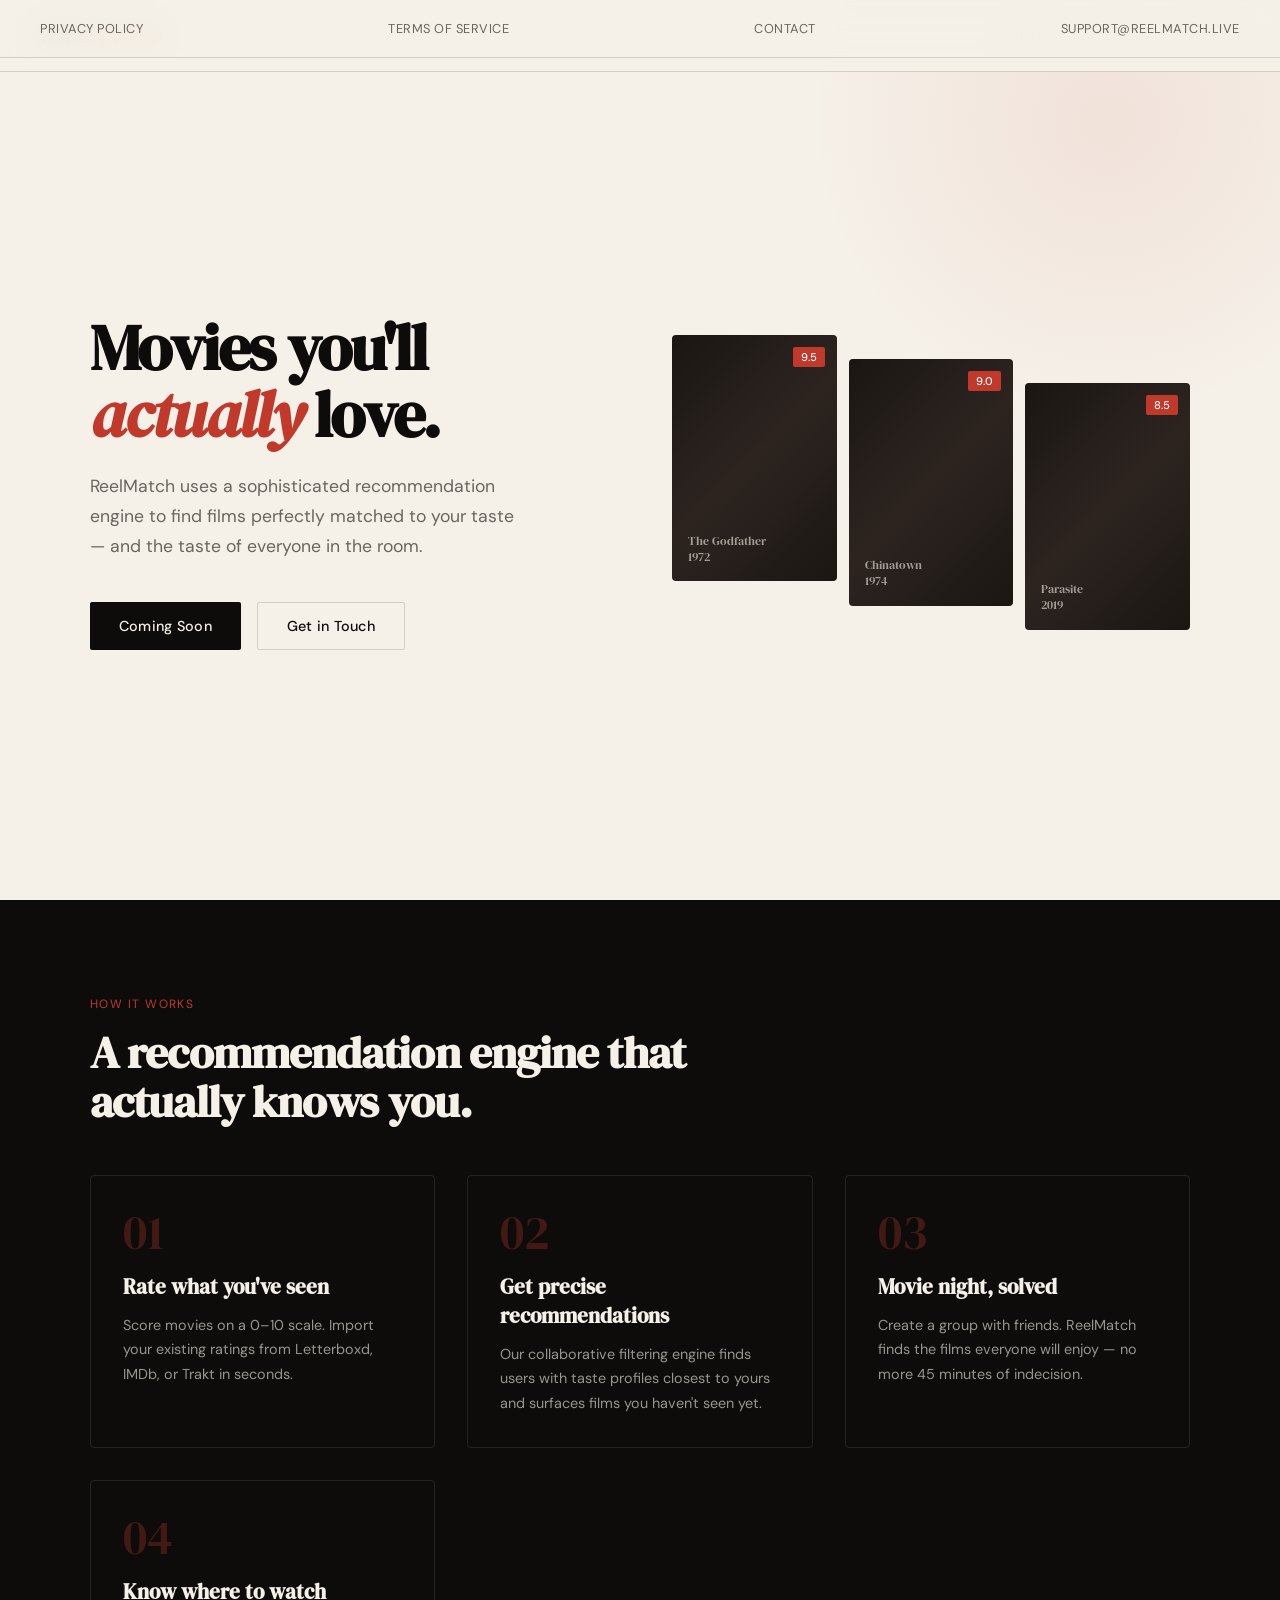
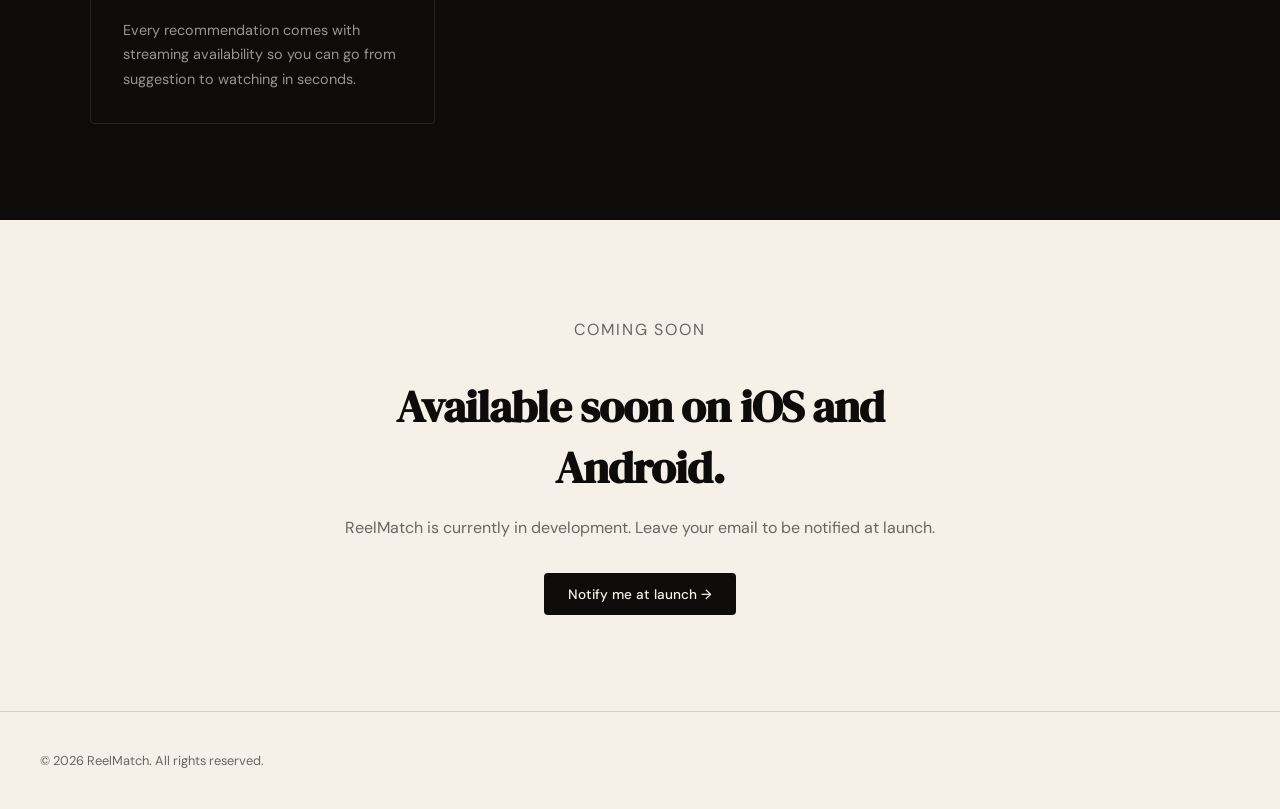
==== index.html @ 8111a909 "Initial ReelMatch website" ====
<!DOCTYPE html>
<html lang="en">
<head>
<meta charset="UTF-8">
<meta name="viewport" content="width=device-width, initial-scale=1.0">
<title>ReelMatch — Find Your Next Favorite Film</title>
<link rel="preconnect" href="https://fonts.googleapis.com">
<link href="https://fonts.googleapis.com/css2?family=DM+Serif+Display:ital@0;1&family=DM+Sans:wght@300;400;500&display=swap" rel="stylesheet">
<style>
  *, *::before, *::after { box-sizing: border-box; margin: 0; padding: 0; }

  :root {
    --ink: #0e0c0a;
    --paper: #f5f0e8;
    --accent: #c0392b;
    --accent2: #e87c35;
    --muted: #6b6560;
    --border: #d4cfc6;
  }

  html { scroll-behavior: smooth; }

  body {
    font-family: 'DM Sans', sans-serif;
    background: var(--paper);
    color: var(--ink);
    overflow-x: hidden;
  }

  nav {
    position: fixed;
    top: 0; left: 0; right: 0;
    z-index: 100;
    display: flex;
    justify-content: space-between;
    align-items: center;
    padding: 1.25rem 2.5rem;
    background: rgba(245, 240, 232, 0.92);
    backdrop-filter: blur(12px);
    border-bottom: 1px solid var(--border);
  }

  .logo {
    font-family: 'DM Serif Display', serif;
    font-size: 1.4rem;
    color: var(--ink);
    text-decoration: none;
    letter-spacing: -0.02em;
  }

  .logo span { color: var(--accent); }

  nav a {
    font-size: 0.85rem;
    color: var(--muted);
    text-decoration: none;
    letter-spacing: 0.04em;
    text-transform: uppercase;
    transition: color 0.2s;
  }

  nav a:hover { color: var(--ink); }

  .nav-links { display: flex; gap: 2rem; align-items: center; }

  .hero {
    min-height: 100vh;
    display: flex;
    align-items: center;
    padding: 8rem 2.5rem 4rem;
    position: relative;
    overflow: hidden;
  }

  .hero::before {
    content: '';
    position: absolute;
    top: -20%;
    right: -10%;
    width: 600px;
    height: 600px;
    background: radial-gradient(circle, rgba(192,57,43,0.08) 0%, transparent 70%);
    pointer-events: none;
  }

  .hero-inner {
    max-width: 1100px;
    margin: 0 auto;
    width: 100%;
    display: grid;
    grid-template-columns: 1fr 1fr;
    gap: 4rem;
    align-items: center;
  }

  .hero-text h1 {
    font-family: 'DM Serif Display', serif;
    font-size: clamp(2.8rem, 5vw, 4.5rem);
    line-height: 1.05;
    letter-spacing: -0.03em;
    margin-bottom: 1.5rem;
  }

  .hero-text h1 em {
    font-style: italic;
    color: var(--accent);
  }

  .hero-text p {
    font-size: 1.1rem;
    line-height: 1.7;
    color: var(--muted);
    max-width: 440px;
    margin-bottom: 2.5rem;
  }

  .hero-cta {
    display: flex;
    gap: 1rem;
    flex-wrap: wrap;
  }

  .btn-primary {
    display: inline-flex;
    align-items: center;
    gap: 0.5rem;
    background: var(--ink);
    color: var(--paper);
    padding: 0.9rem 1.8rem;
    border-radius: 2px;
    font-size: 0.9rem;
    font-weight: 500;
    text-decoration: none;
    letter-spacing: 0.02em;
    transition: background 0.2s, transform 0.2s;
  }

  .btn-primary:hover { background: var(--accent); transform: translateY(-1px); }

  .btn-secondary {
    display: inline-flex;
    align-items: center;
    gap: 0.5rem;
    background: transparent;
    color: var(--ink);
    padding: 0.9rem 1.8rem;
    border-radius: 2px;
    font-size: 0.9rem;
    font-weight: 500;
    text-decoration: none;
    letter-spacing: 0.02em;
    border: 1px solid var(--border);
    transition: border-color 0.2s, transform 0.2s;
  }

  .btn-secondary:hover { border-color: var(--ink); transform: translateY(-1px); }

  .film-grid {
    display: grid;
    grid-template-columns: repeat(3, 1fr);
    gap: 0.75rem;
    position: relative;
  }

  .film-card {
    border-radius: 4px;
    overflow: hidden;
    background: var(--ink);
    aspect-ratio: 2/3;
    position: relative;
  }

  .film-card:nth-child(2) { margin-top: 1.5rem; }
  .film-card:nth-child(3) { margin-top: 3rem; }

  .film-card-inner {
    width: 100%;
    height: 100%;
    background: linear-gradient(135deg, #1a1612 0%, #2d2420 50%, #1a1612 100%);
    display: flex;
    align-items: flex-end;
    padding: 1rem;
  }

  .film-label {
    font-family: 'DM Serif Display', serif;
    font-size: 0.75rem;
    color: rgba(245,240,232,0.6);
    line-height: 1.3;
  }

  .rating-pill {
    position: absolute;
    top: 0.75rem;
    right: 0.75rem;
    background: var(--accent);
    color: white;
    font-size: 0.7rem;
    font-weight: 500;
    padding: 0.2rem 0.5rem;
    border-radius: 2px;
  }

  .features {
    padding: 6rem 2.5rem;
    background: var(--ink);
    color: var(--paper);
  }

  .features-inner {
    max-width: 1100px;
    margin: 0 auto;
  }

  .section-label {
    font-size: 0.75rem;
    letter-spacing: 0.12em;
    text-transform: uppercase;
    color: var(--accent);
    margin-bottom: 1rem;
  }

  .features h2 {
    font-family: 'DM Serif Display', serif;
    font-size: clamp(2rem, 3.5vw, 3rem);
    line-height: 1.1;
    letter-spacing: -0.02em;
    margin-bottom: 3rem;
    max-width: 600px;
  }

  .features-grid {
    display: grid;
    grid-template-columns: repeat(auto-fit, minmax(280px, 1fr));
    gap: 2rem;
  }

  .feature-item {
    padding: 2rem;
    border: 1px solid rgba(245,240,232,0.1);
    border-radius: 4px;
  }

  .feature-number {
    font-family: 'DM Serif Display', serif;
    font-size: 3rem;
    color: rgba(192,57,43,0.3);
    line-height: 1;
    margin-bottom: 1rem;
  }

  .feature-item h3 {
    font-family: 'DM Serif Display', serif;
    font-size: 1.3rem;
    margin-bottom: 0.75rem;
  }

  .feature-item p {
    font-size: 0.9rem;
    line-height: 1.7;
    color: rgba(245,240,232,0.6);
  }

  .coming-soon {
    padding: 6rem 2.5rem;
    text-align: center;
  }

  .coming-soon-inner { max-width: 600px; margin: 0 auto; }

  .coming-soon h2 {
    font-family: 'DM Serif Display', serif;
    font-size: clamp(2rem, 3.5vw, 3rem);
    letter-spacing: -0.02em;
    margin-bottom: 1rem;
  }

  .coming-soon p {
    color: var(--muted);
    font-size: 1rem;
    line-height: 1.7;
    margin-bottom: 2rem;
  }

  .store-badges {
    display: flex;
    gap: 1rem;
    justify-content: center;
    flex-wrap: wrap;
  }

  .store-badge {
    display: inline-flex;
    align-items: center;
    gap: 0.75rem;
    background: var(--ink);
    color: var(--paper);
    padding: 0.8rem 1.5rem;
    border-radius: 4px;
    font-size: 0.85rem;
    text-decoration: none;
    font-weight: 500;
  }

  footer {
    padding: 2.5rem;
    border-top: 1px solid var(--border);
    display: flex;
    justify-content: space-between;
    align-items: center;
    flex-wrap: gap;
    gap: 1rem;
  }

  footer p { font-size: 0.8rem; color: var(--muted); }

  footer nav { display: flex; gap: 1.5rem; }

  footer nav a {
    font-size: 0.8rem;
    color: var(--muted);
    text-decoration: none;
  }

  footer nav a:hover { color: var(--ink); }

  @media (max-width: 768px) {
    .hero-inner { grid-template-columns: 1fr; }
    .film-grid { display: none; }
    nav { padding: 1rem 1.5rem; }
    .hero { padding: 6rem 1.5rem 3rem; }
    .features, .coming-soon { padding: 4rem 1.5rem; }
    footer { padding: 2rem 1.5rem; flex-direction: column; text-align: center; }
  }
</style>
</head>
<body>

<nav>
  <a href="/" class="logo">Reel<span>Match</span></a>
  <div class="nav-links">
    <a href="/privacy">Privacy</a>
    <a href="/terms">Terms</a>
    <a href="mailto:support@reelmatch.live">Contact</a>
  </div>
</nav>

<section class="hero">
  <div class="hero-inner">
    <div class="hero-text">
      <h1>Movies you'll <em>actually</em> love.</h1>
      <p>ReelMatch uses a sophisticated recommendation engine to find films perfectly matched to your taste — and the taste of everyone in the room.</p>
      <div class="hero-cta">
        <a href="#coming-soon" class="btn-primary">Coming Soon</a>
        <a href="mailto:support@reelmatch.live" class="btn-secondary">Get in Touch</a>
      </div>
    </div>
    <div class="film-grid">
      <div class="film-card">
        <div class="film-card-inner">
          <div class="film-label">The Godfather<br>1972</div>
        </div>
        <div class="rating-pill">9.5</div>
      </div>
      <div class="film-card">
        <div class="film-card-inner">
          <div class="film-label">Chinatown<br>1974</div>
        </div>
        <div class="rating-pill">9.0</div>
      </div>
      <div class="film-card">
        <div class="film-card-inner">
          <div class="film-label">Parasite<br>2019</div>
        </div>
        <div class="rating-pill">8.5</div>
      </div>
    </div>
  </div>
</section>

<section class="features">
  <div class="features-inner">
    <p class="section-label">How it works</p>
    <h2>A recommendation engine that actually knows you.</h2>
    <div class="features-grid">
      <div class="feature-item">
        <div class="feature-number">01</div>
        <h3>Rate what you've seen</h3>
        <p>Score movies on a 0–10 scale. Import your existing ratings from Letterboxd, IMDb, or Trakt in seconds.</p>
      </div>
      <div class="feature-item">
        <div class="feature-number">02</div>
        <h3>Get precise recommendations</h3>
        <p>Our collaborative filtering engine finds users with taste profiles closest to yours and surfaces films you haven't seen yet.</p>
      </div>
      <div class="feature-item">
        <div class="feature-number">03</div>
        <h3>Movie night, solved</h3>
        <p>Create a group with friends. ReelMatch finds the films everyone will enjoy — no more 45 minutes of indecision.</p>
      </div>
      <div class="feature-item">
        <div class="feature-number">04</div>
        <h3>Know where to watch</h3>
        <p>Every recommendation comes with streaming availability so you can go from suggestion to watching in seconds.</p>
      </div>
    </div>
  </div>
</section>

<section class="coming-soon" id="coming-soon">
  <div class="coming-soon-inner">
    <p class="section-label">Coming Soon</p>
    <h2>Available soon on iOS and Android.</h2>
    <p>ReelMatch is currently in development. Leave your email to be notified at launch.</p>
    <div class="store-badges">
      <a href="mailto:support@reelmatch.live?subject=Notify me at launch" class="store-badge">
        Notify me at launch →
      </a>
    </div>
  </div>
</section>

<footer>
  <p>© 2026 ReelMatch. All rights reserved.</p>
  <nav>
    <a href="/privacy">Privacy Policy</a>
    <a href="/terms">Terms of Service</a>
    <a href="/contact">Contact</a>
    <a href="mailto:support@reelmatch.live">support@reelmatch.live</a>
  </nav>
</footer>

</body>
</html>
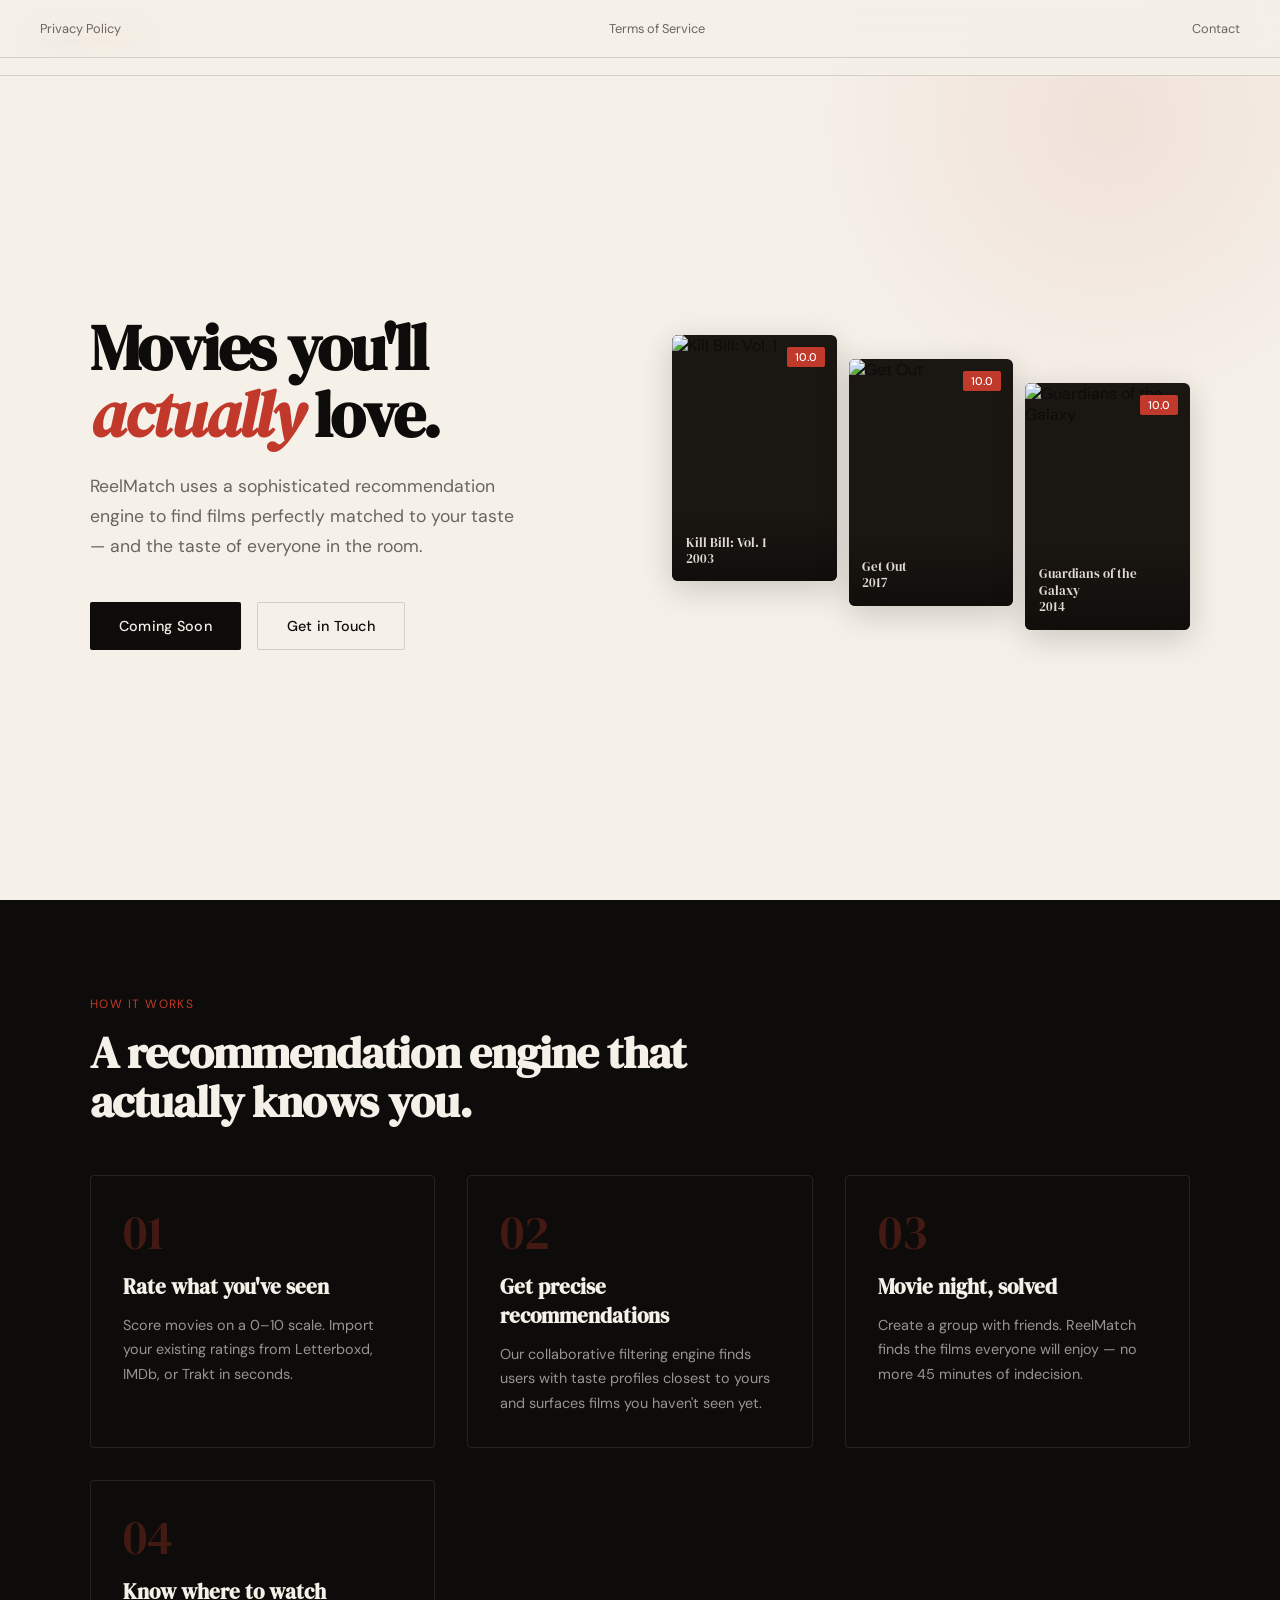
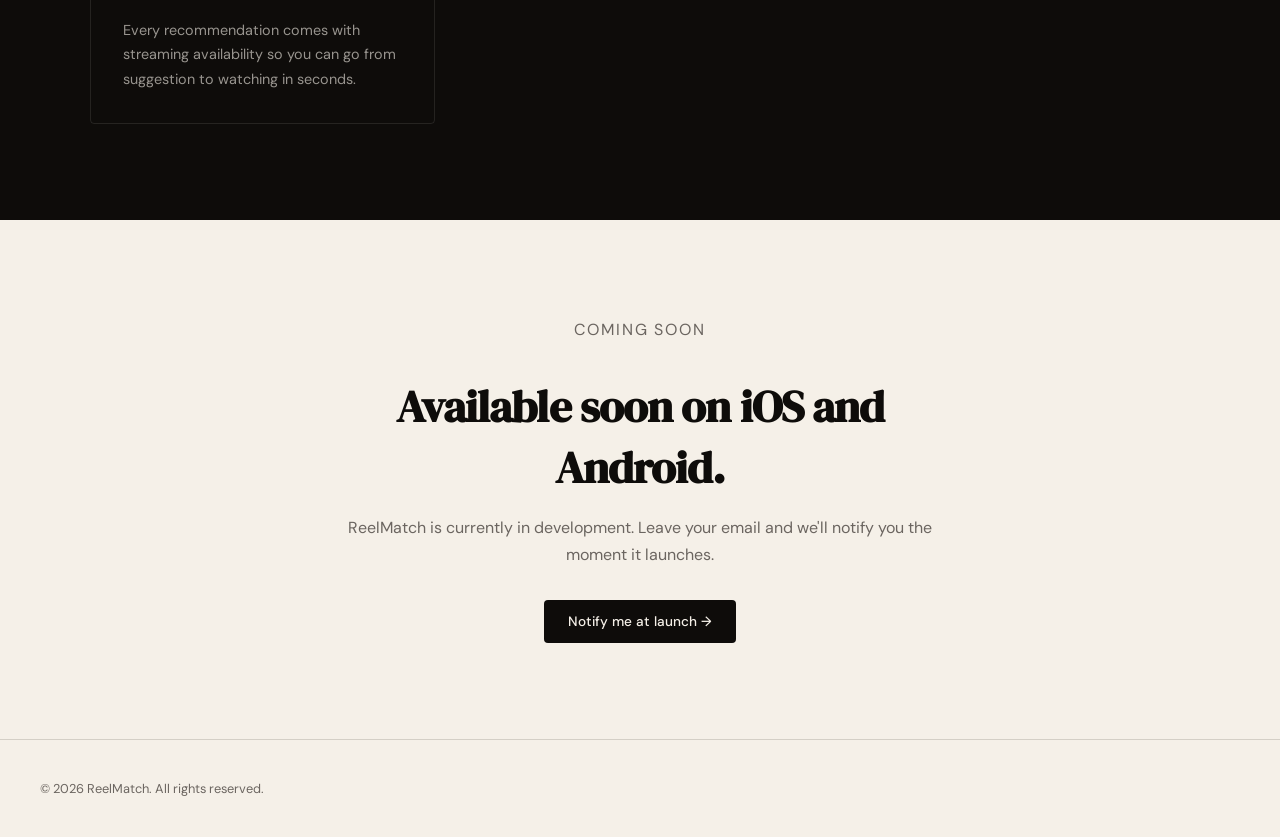
==== commit 1e926a23: "Add movie posters and contact form modal" ====
--- a/index.html
+++ b/index.html
@@ -8,320 +8,121 @@
 <link href="https://fonts.googleapis.com/css2?family=DM+Serif+Display:ital@0;1&family=DM+Sans:wght@300;400;500&display=swap" rel="stylesheet">
 <style>
   *, *::before, *::after { box-sizing: border-box; margin: 0; padding: 0; }
-
-  :root {
-    --ink: #0e0c0a;
-    --paper: #f5f0e8;
-    --accent: #c0392b;
-    --accent2: #e87c35;
-    --muted: #6b6560;
-    --border: #d4cfc6;
-  }
-
+  :root { --ink: #0e0c0a; --paper: #f5f0e8; --accent: #c0392b; --muted: #6b6560; --border: #d4cfc6; }
   html { scroll-behavior: smooth; }
-
-  body {
-    font-family: 'DM Sans', sans-serif;
-    background: var(--paper);
-    color: var(--ink);
-    overflow-x: hidden;
-  }
+  body { font-family: 'DM Sans', sans-serif; background: var(--paper); color: var(--ink); overflow-x: hidden; }
 
   nav {
-    position: fixed;
-    top: 0; left: 0; right: 0;
-    z-index: 100;
-    display: flex;
-    justify-content: space-between;
-    align-items: center;
+    position: fixed; top: 0; left: 0; right: 0; z-index: 100;
+    display: flex; justify-content: space-between; align-items: center;
     padding: 1.25rem 2.5rem;
-    background: rgba(245, 240, 232, 0.92);
-    backdrop-filter: blur(12px);
+    background: rgba(245,240,232,0.92); backdrop-filter: blur(12px);
     border-bottom: 1px solid var(--border);
   }
-
-  .logo {
-    font-family: 'DM Serif Display', serif;
-    font-size: 1.4rem;
-    color: var(--ink);
-    text-decoration: none;
-    letter-spacing: -0.02em;
-  }
-
+  .logo { font-family: 'DM Serif Display', serif; font-size: 1.4rem; color: var(--ink); text-decoration: none; letter-spacing: -0.02em; }
   .logo span { color: var(--accent); }
-
-  nav a {
-    font-size: 0.85rem;
-    color: var(--muted);
-    text-decoration: none;
-    letter-spacing: 0.04em;
-    text-transform: uppercase;
-    transition: color 0.2s;
-  }
-
-  nav a:hover { color: var(--ink); }
-
   .nav-links { display: flex; gap: 2rem; align-items: center; }
+  .nav-links a { font-size: 0.85rem; color: var(--muted); text-decoration: none; letter-spacing: 0.04em; text-transform: uppercase; transition: color 0.2s; }
+  .nav-links a:hover { color: var(--ink); }
+
+  .btn-primary {
+    display: inline-flex; align-items: center; gap: 0.5rem;
+    background: var(--ink); color: var(--paper);
+    padding: 0.9rem 1.8rem; border-radius: 2px;
+    font-size: 0.9rem; font-weight: 500; text-decoration: none; letter-spacing: 0.02em;
+    transition: background 0.2s, transform 0.2s; cursor: pointer; border: none; font-family: inherit;
+  }
+  .btn-primary:hover { background: var(--accent); transform: translateY(-1px); }
+
+  .btn-secondary {
+    display: inline-flex; align-items: center; gap: 0.5rem;
+    background: transparent; color: var(--ink);
+    padding: 0.9rem 1.8rem; border-radius: 2px;
+    font-size: 0.9rem; font-weight: 500; text-decoration: none; letter-spacing: 0.02em;
+    border: 1px solid var(--border); transition: border-color 0.2s, transform 0.2s;
+    cursor: pointer; font-family: inherit;
+  }
+  .btn-secondary:hover { border-color: var(--ink); transform: translateY(-1px); }
 
   .hero {
-    min-height: 100vh;
-    display: flex;
-    align-items: center;
-    padding: 8rem 2.5rem 4rem;
-    position: relative;
-    overflow: hidden;
-  }
-
+    min-height: 100vh; display: flex; align-items: center;
+    padding: 8rem 2.5rem 4rem; position: relative; overflow: hidden;
+  }
   .hero::before {
-    content: '';
-    position: absolute;
-    top: -20%;
-    right: -10%;
-    width: 600px;
-    height: 600px;
+    content: ''; position: absolute; top: -20%; right: -10%;
+    width: 600px; height: 600px;
     background: radial-gradient(circle, rgba(192,57,43,0.08) 0%, transparent 70%);
     pointer-events: none;
   }
-
   .hero-inner {
-    max-width: 1100px;
-    margin: 0 auto;
-    width: 100%;
-    display: grid;
-    grid-template-columns: 1fr 1fr;
-    gap: 4rem;
-    align-items: center;
-  }
-
+    max-width: 1100px; margin: 0 auto; width: 100%;
+    display: grid; grid-template-columns: 1fr 1fr; gap: 4rem; align-items: center;
+  }
   .hero-text h1 {
     font-family: 'DM Serif Display', serif;
-    font-size: clamp(2.8rem, 5vw, 4.5rem);
-    line-height: 1.05;
-    letter-spacing: -0.03em;
-    margin-bottom: 1.5rem;
-  }
-
-  .hero-text h1 em {
-    font-style: italic;
-    color: var(--accent);
-  }
-
-  .hero-text p {
-    font-size: 1.1rem;
-    line-height: 1.7;
-    color: var(--muted);
-    max-width: 440px;
-    margin-bottom: 2.5rem;
-  }
-
-  .hero-cta {
-    display: flex;
-    gap: 1rem;
-    flex-wrap: wrap;
-  }
-
-  .btn-primary {
-    display: inline-flex;
-    align-items: center;
-    gap: 0.5rem;
-    background: var(--ink);
-    color: var(--paper);
-    padding: 0.9rem 1.8rem;
-    border-radius: 2px;
-    font-size: 0.9rem;
-    font-weight: 500;
-    text-decoration: none;
-    letter-spacing: 0.02em;
-    transition: background 0.2s, transform 0.2s;
-  }
-
-  .btn-primary:hover { background: var(--accent); transform: translateY(-1px); }
-
-  .btn-secondary {
-    display: inline-flex;
-    align-items: center;
-    gap: 0.5rem;
-    background: transparent;
-    color: var(--ink);
-    padding: 0.9rem 1.8rem;
-    border-radius: 2px;
-    font-size: 0.9rem;
-    font-weight: 500;
-    text-decoration: none;
-    letter-spacing: 0.02em;
-    border: 1px solid var(--border);
-    transition: border-color 0.2s, transform 0.2s;
-  }
-
-  .btn-secondary:hover { border-color: var(--ink); transform: translateY(-1px); }
-
-  .film-grid {
-    display: grid;
-    grid-template-columns: repeat(3, 1fr);
-    gap: 0.75rem;
-    position: relative;
-  }
-
-  .film-card {
-    border-radius: 4px;
-    overflow: hidden;
-    background: var(--ink);
-    aspect-ratio: 2/3;
-    position: relative;
-  }
-
+    font-size: clamp(2.8rem, 5vw, 4.5rem); line-height: 1.05;
+    letter-spacing: -0.03em; margin-bottom: 1.5rem;
+  }
+  .hero-text h1 em { font-style: italic; color: var(--accent); }
+  .hero-text p { font-size: 1.1rem; line-height: 1.7; color: var(--muted); max-width: 440px; margin-bottom: 2.5rem; }
+  .hero-cta { display: flex; gap: 1rem; flex-wrap: wrap; }
+
+  .film-grid { display: grid; grid-template-columns: repeat(3, 1fr); gap: 0.75rem; }
+  .film-card { border-radius: 6px; overflow: hidden; aspect-ratio: 2/3; position: relative; box-shadow: 0 8px 32px rgba(14,12,10,0.18); background: #1a1612; }
   .film-card:nth-child(2) { margin-top: 1.5rem; }
   .film-card:nth-child(3) { margin-top: 3rem; }
-
-  .film-card-inner {
-    width: 100%;
-    height: 100%;
-    background: linear-gradient(135deg, #1a1612 0%, #2d2420 50%, #1a1612 100%);
-    display: flex;
-    align-items: flex-end;
-    padding: 1rem;
-  }
-
-  .film-label {
-    font-family: 'DM Serif Display', serif;
-    font-size: 0.75rem;
-    color: rgba(245,240,232,0.6);
-    line-height: 1.3;
-  }
-
+  .film-card img { width: 100%; height: 100%; object-fit: cover; display: block; transition: transform 0.4s ease; }
+  .film-card:hover img { transform: scale(1.04); }
+  .film-card-overlay {
+    position: absolute; bottom: 0; left: 0; right: 0;
+    background: linear-gradient(transparent, rgba(14,12,10,0.85));
+    padding: 1.5rem 0.85rem 0.85rem;
+  }
+  .film-label { font-family: 'DM Serif Display', serif; font-size: 0.8rem; color: rgba(245,240,232,0.9); line-height: 1.3; }
   .rating-pill {
-    position: absolute;
-    top: 0.75rem;
-    right: 0.75rem;
-    background: var(--accent);
-    color: white;
-    font-size: 0.7rem;
-    font-weight: 500;
-    padding: 0.2rem 0.5rem;
-    border-radius: 2px;
-  }
-
-  .features {
-    padding: 6rem 2.5rem;
-    background: var(--ink);
-    color: var(--paper);
-  }
-
-  .features-inner {
-    max-width: 1100px;
-    margin: 0 auto;
-  }
-
-  .section-label {
-    font-size: 0.75rem;
-    letter-spacing: 0.12em;
-    text-transform: uppercase;
-    color: var(--accent);
-    margin-bottom: 1rem;
-  }
-
-  .features h2 {
-    font-family: 'DM Serif Display', serif;
-    font-size: clamp(2rem, 3.5vw, 3rem);
-    line-height: 1.1;
-    letter-spacing: -0.02em;
-    margin-bottom: 3rem;
-    max-width: 600px;
-  }
-
-  .features-grid {
-    display: grid;
-    grid-template-columns: repeat(auto-fit, minmax(280px, 1fr));
-    gap: 2rem;
-  }
-
-  .feature-item {
-    padding: 2rem;
-    border: 1px solid rgba(245,240,232,0.1);
-    border-radius: 4px;
-  }
-
-  .feature-number {
-    font-family: 'DM Serif Display', serif;
-    font-size: 3rem;
-    color: rgba(192,57,43,0.3);
-    line-height: 1;
-    margin-bottom: 1rem;
-  }
-
-  .feature-item h3 {
-    font-family: 'DM Serif Display', serif;
-    font-size: 1.3rem;
-    margin-bottom: 0.75rem;
-  }
-
-  .feature-item p {
-    font-size: 0.9rem;
-    line-height: 1.7;
-    color: rgba(245,240,232,0.6);
-  }
-
-  .coming-soon {
-    padding: 6rem 2.5rem;
-    text-align: center;
-  }
-
+    position: absolute; top: 0.75rem; right: 0.75rem;
+    background: var(--accent); color: white;
+    font-size: 0.7rem; font-weight: 500; padding: 0.2rem 0.5rem; border-radius: 2px;
+  }
+
+  .features { padding: 6rem 2.5rem; background: var(--ink); color: var(--paper); }
+  .features-inner { max-width: 1100px; margin: 0 auto; }
+  .section-label { font-size: 0.75rem; letter-spacing: 0.12em; text-transform: uppercase; color: var(--accent); margin-bottom: 1rem; }
+  .features h2 { font-family: 'DM Serif Display', serif; font-size: clamp(2rem, 3.5vw, 3rem); line-height: 1.1; letter-spacing: -0.02em; margin-bottom: 3rem; max-width: 600px; }
+  .features-grid { display: grid; grid-template-columns: repeat(auto-fit, minmax(280px, 1fr)); gap: 2rem; }
+  .feature-item { padding: 2rem; border: 1px solid rgba(245,240,232,0.1); border-radius: 4px; }
+  .feature-number { font-family: 'DM Serif Display', serif; font-size: 3rem; color: rgba(192,57,43,0.3); line-height: 1; margin-bottom: 1rem; }
+  .feature-item h3 { font-family: 'DM Serif Display', serif; font-size: 1.3rem; margin-bottom: 0.75rem; }
+  .feature-item p { font-size: 0.9rem; line-height: 1.7; color: rgba(245,240,232,0.6); }
+
+  .coming-soon { padding: 6rem 2.5rem; text-align: center; }
   .coming-soon-inner { max-width: 600px; margin: 0 auto; }
-
-  .coming-soon h2 {
-    font-family: 'DM Serif Display', serif;
-    font-size: clamp(2rem, 3.5vw, 3rem);
-    letter-spacing: -0.02em;
-    margin-bottom: 1rem;
-  }
-
-  .coming-soon p {
-    color: var(--muted);
-    font-size: 1rem;
-    line-height: 1.7;
-    margin-bottom: 2rem;
-  }
-
-  .store-badges {
-    display: flex;
-    gap: 1rem;
-    justify-content: center;
-    flex-wrap: wrap;
-  }
-
-  .store-badge {
-    display: inline-flex;
-    align-items: center;
-    gap: 0.75rem;
-    background: var(--ink);
-    color: var(--paper);
-    padding: 0.8rem 1.5rem;
-    border-radius: 4px;
-    font-size: 0.85rem;
-    text-decoration: none;
-    font-weight: 500;
-  }
-
-  footer {
-    padding: 2.5rem;
-    border-top: 1px solid var(--border);
-    display: flex;
-    justify-content: space-between;
-    align-items: center;
-    flex-wrap: gap;
-    gap: 1rem;
-  }
-
+  .coming-soon h2 { font-family: 'DM Serif Display', serif; font-size: clamp(2rem, 3.5vw, 3rem); letter-spacing: -0.02em; margin-bottom: 1rem; }
+  .coming-soon p { color: var(--muted); font-size: 1rem; line-height: 1.7; margin-bottom: 2rem; }
+  .store-badges { display: flex; gap: 1rem; justify-content: center; flex-wrap: wrap; }
+  .store-badge { display: inline-flex; align-items: center; gap: 0.75rem; background: var(--ink); color: var(--paper); padding: 0.8rem 1.5rem; border-radius: 4px; font-size: 0.85rem; text-decoration: none; font-weight: 500; cursor: pointer; border: none; font-family: inherit; transition: background 0.2s; }
+  .store-badge:hover { background: var(--accent); }
+
+  /* Modal */
+  .modal-overlay { display: none; position: fixed; inset: 0; background: rgba(14,12,10,0.6); z-index: 200; align-items: center; justify-content: center; padding: 1.5rem; }
+  .modal-overlay.open { display: flex; }
+  .modal { background: var(--paper); border-radius: 6px; padding: 2.5rem; max-width: 480px; width: 100%; position: relative; }
+  .modal h2 { font-family: 'DM Serif Display', serif; font-size: 1.8rem; letter-spacing: -0.02em; margin-bottom: 0.5rem; }
+  .modal > div > p { font-size: 0.9rem; color: var(--muted); margin-bottom: 1.5rem; line-height: 1.6; }
+  .modal-close { position: absolute; top: 1.25rem; right: 1.25rem; background: none; border: none; font-size: 1.25rem; cursor: pointer; color: var(--muted); line-height: 1; }
+  .modal-close:hover { color: var(--ink); }
+  .form-group { margin-bottom: 1rem; }
+  .form-group label { display: block; font-size: 0.8rem; font-weight: 500; letter-spacing: 0.04em; text-transform: uppercase; color: var(--muted); margin-bottom: 0.4rem; }
+  .form-group input, .form-group textarea, .form-group select { width: 100%; padding: 0.75rem 1rem; border: 1px solid var(--border); border-radius: 2px; background: white; font-family: 'DM Sans', sans-serif; font-size: 0.9rem; color: var(--ink); outline: none; transition: border-color 0.2s; }
+  .form-group input:focus, .form-group textarea:focus, .form-group select:focus { border-color: var(--ink); }
+  .form-group textarea { resize: vertical; min-height: 100px; }
+  .form-submit { width: 100%; padding: 0.9rem; background: var(--ink); color: var(--paper); border: none; border-radius: 2px; font-family: 'DM Sans', sans-serif; font-size: 0.9rem; font-weight: 500; cursor: pointer; transition: background 0.2s; margin-top: 0.5rem; }
+  .form-submit:hover { background: var(--accent); }
+
+  footer { padding: 2.5rem; border-top: 1px solid var(--border); display: flex; justify-content: space-between; align-items: center; flex-wrap: wrap; gap: 1rem; }
   footer p { font-size: 0.8rem; color: var(--muted); }
-
   footer nav { display: flex; gap: 1.5rem; }
-
-  footer nav a {
-    font-size: 0.8rem;
-    color: var(--muted);
-    text-decoration: none;
-  }
-
+  footer nav a { font-size: 0.8rem; color: var(--muted); text-decoration: none; }
   footer nav a:hover { color: var(--ink); }
 
   @media (max-width: 768px) {
@@ -339,11 +140,51 @@
 <nav>
   <a href="/" class="logo">Reel<span>Match</span></a>
   <div class="nav-links">
-    <a href="/privacy">Privacy</a>
-    <a href="/terms">Terms</a>
-    <a href="mailto:support@reelmatch.live">Contact</a>
+    <a href="/privacy.html">Privacy</a>
+    <a href="/terms.html">Terms</a>
+    <button class="btn-secondary" style="padding:0.5rem 1rem;font-size:0.8rem;" onclick="openModal()">Contact</button>
   </div>
 </nav>
+
+<!-- Contact Modal -->
+<div class="modal-overlay" id="modal" onclick="closeModalOutside(event)">
+  <div class="modal">
+    <button class="modal-close" onclick="closeModal()">&#x2715;</button>
+    <div id="form-wrap">
+      <h2>Get in touch</h2>
+      <p>We read every message. Replies come from <strong>support@reelmatch.live</strong></p>
+      <form id="contact-form" onsubmit="submitForm(event)">
+        <div class="form-group">
+          <label>Your name</label>
+          <input type="text" name="name" required placeholder="Your name">
+        </div>
+        <div class="form-group">
+          <label>Email address</label>
+          <input type="email" name="email" required placeholder="you@example.com">
+        </div>
+        <div class="form-group">
+          <label>Subject</label>
+          <select name="subject">
+            <option value="General">General enquiry</option>
+            <option value="Notify" id="notify-option">Notify me at launch</option>
+            <option value="Press">Press &amp; partnerships</option>
+            <option value="Bug">Report a bug</option>
+            <option value="Privacy">Privacy request</option>
+          </select>
+        </div>
+        <div class="form-group">
+          <label>Message</label>
+          <textarea name="message" placeholder="Tell us what's on your mind..."></textarea>
+        </div>
+        <button type="submit" class="form-submit">Send message &rarr;</button>
+      </form>
+    </div>
+    <div id="form-success" style="display:none;text-align:center;padding:2rem 0;">
+      <p style="font-family:'DM Serif Display',serif;font-size:1.5rem;color:var(--ink);margin-bottom:0.5rem;">Message sent!</p>
+      <span style="font-size:0.9rem;color:var(--muted);">We'll get back to you shortly.</span>
+    </div>
+  </div>
+</div>
 
 <section class="hero">
   <div class="hero-inner">
@@ -352,27 +193,24 @@
       <p>ReelMatch uses a sophisticated recommendation engine to find films perfectly matched to your taste — and the taste of everyone in the room.</p>
       <div class="hero-cta">
         <a href="#coming-soon" class="btn-primary">Coming Soon</a>
-        <a href="mailto:support@reelmatch.live" class="btn-secondary">Get in Touch</a>
+        <button class="btn-secondary" onclick="openModal()">Get in Touch</button>
       </div>
     </div>
     <div class="film-grid">
       <div class="film-card">
-        <div class="film-card-inner">
-          <div class="film-label">The Godfather<br>1972</div>
-        </div>
-        <div class="rating-pill">9.5</div>
+        <img src="https://image.tmdb.org/t/p/w500/v6wKc4XMMLVJRSqbNq7KAgpHOEh.jpg" alt="Kill Bill: Vol. 1" loading="lazy">
+        <div class="film-card-overlay"><div class="film-label">Kill Bill: Vol. 1<br>2003</div></div>
+        <div class="rating-pill">10.0</div>
       </div>
       <div class="film-card">
-        <div class="film-card-inner">
-          <div class="film-label">Chinatown<br>1974</div>
-        </div>
-        <div class="rating-pill">9.0</div>
+        <img src="https://image.tmdb.org/t/p/w500/tFXcEccSQMf3lfhfXKSU9iRBpa3.jpg" alt="Get Out" loading="lazy">
+        <div class="film-card-overlay"><div class="film-label">Get Out<br>2017</div></div>
+        <div class="rating-pill">10.0</div>
       </div>
       <div class="film-card">
-        <div class="film-card-inner">
-          <div class="film-label">Parasite<br>2019</div>
-        </div>
-        <div class="rating-pill">8.5</div>
+        <img src="https://image.tmdb.org/t/p/w500/r7vmZjiyZw9rpJMQJdXpjgiCOk9.jpg" alt="Guardians of the Galaxy" loading="lazy">
+        <div class="film-card-overlay"><div class="film-label">Guardians of the Galaxy<br>2014</div></div>
+        <div class="rating-pill">10.0</div>
       </div>
     </div>
   </div>
@@ -386,7 +224,7 @@
       <div class="feature-item">
         <div class="feature-number">01</div>
         <h3>Rate what you've seen</h3>
-        <p>Score movies on a 0–10 scale. Import your existing ratings from Letterboxd, IMDb, or Trakt in seconds.</p>
+        <p>Score movies on a 0&ndash;10 scale. Import your existing ratings from Letterboxd, IMDb, or Trakt in seconds.</p>
       </div>
       <div class="feature-item">
         <div class="feature-number">02</div>
@@ -396,7 +234,7 @@
       <div class="feature-item">
         <div class="feature-number">03</div>
         <h3>Movie night, solved</h3>
-        <p>Create a group with friends. ReelMatch finds the films everyone will enjoy — no more 45 minutes of indecision.</p>
+        <p>Create a group with friends. ReelMatch finds the films everyone will enjoy &mdash; no more 45 minutes of indecision.</p>
       </div>
       <div class="feature-item">
         <div class="feature-number">04</div>
@@ -411,24 +249,55 @@
   <div class="coming-soon-inner">
     <p class="section-label">Coming Soon</p>
     <h2>Available soon on iOS and Android.</h2>
-    <p>ReelMatch is currently in development. Leave your email to be notified at launch.</p>
+    <p>ReelMatch is currently in development. Leave your email and we'll notify you the moment it launches.</p>
     <div class="store-badges">
-      <a href="mailto:support@reelmatch.live?subject=Notify me at launch" class="store-badge">
-        Notify me at launch →
-      </a>
+      <button class="store-badge" onclick="openModal('notify')">Notify me at launch &rarr;</button>
     </div>
   </div>
 </section>
 
 <footer>
-  <p>© 2026 ReelMatch. All rights reserved.</p>
+  <p>&copy; 2026 ReelMatch. All rights reserved.</p>
   <nav>
-    <a href="/privacy">Privacy Policy</a>
-    <a href="/terms">Terms of Service</a>
-    <a href="/contact">Contact</a>
-    <a href="mailto:support@reelmatch.live">support@reelmatch.live</a>
+    <a href="/privacy.html">Privacy Policy</a>
+    <a href="/terms.html">Terms of Service</a>
+    <a href="/contact.html">Contact</a>
   </nav>
 </footer>
 
+<script>
+  function openModal(type) {
+    document.getElementById('modal').classList.add('open');
+    if (type === 'notify') document.getElementById('notify-option').selected = true;
+  }
+  function closeModal() {
+    document.getElementById('modal').classList.remove('open');
+  }
+  function closeModalOutside(e) {
+    if (e.target === document.getElementById('modal')) closeModal();
+  }
+  function submitForm(e) {
+    e.preventDefault();
+    const data = new FormData(document.getElementById('contact-form'));
+    const name = data.get('name');
+    const email = data.get('email');
+    const subject = data.get('subject');
+    const message = data.get('message') || '(no message)';
+    const mailto = 'mailto:support@reelmatch.live?subject=' + encodeURIComponent('[ReelMatch] ' + subject + ' from ' + name) + '&body=' + encodeURIComponent('Name: ' + name + '\nEmail: ' + email + '\n\n' + message);
+    window.location.href = mailto;
+    document.getElementById('form-wrap').style.display = 'none';
+    document.getElementById('form-success').style.display = 'block';
+    setTimeout(() => {
+      closeModal();
+      setTimeout(() => {
+        document.getElementById('form-wrap').style.display = 'block';
+        document.getElementById('form-success').style.display = 'none';
+        document.getElementById('contact-form').reset();
+      }, 300);
+    }, 3000);
+  }
+  document.addEventListener('keydown', e => { if (e.key === 'Escape') closeModal(); });
+</script>
+
 </body>
 </html>
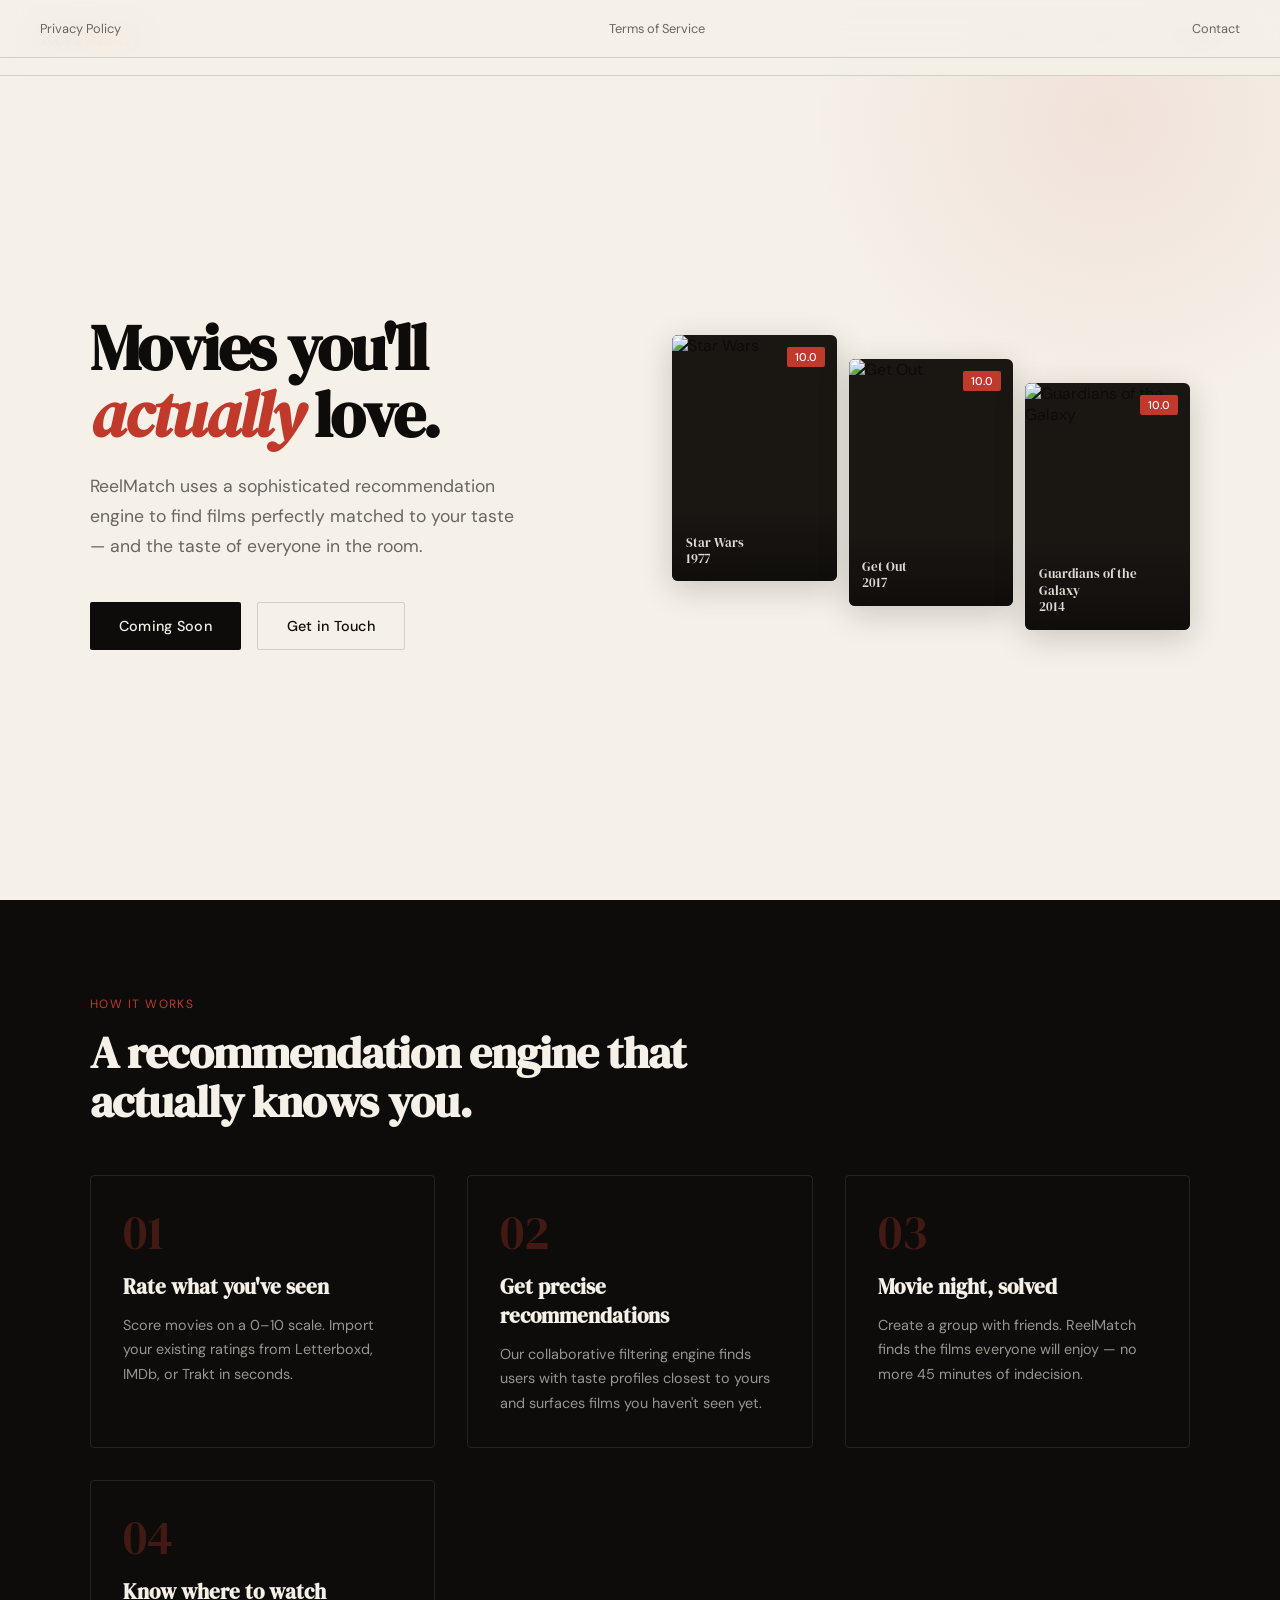
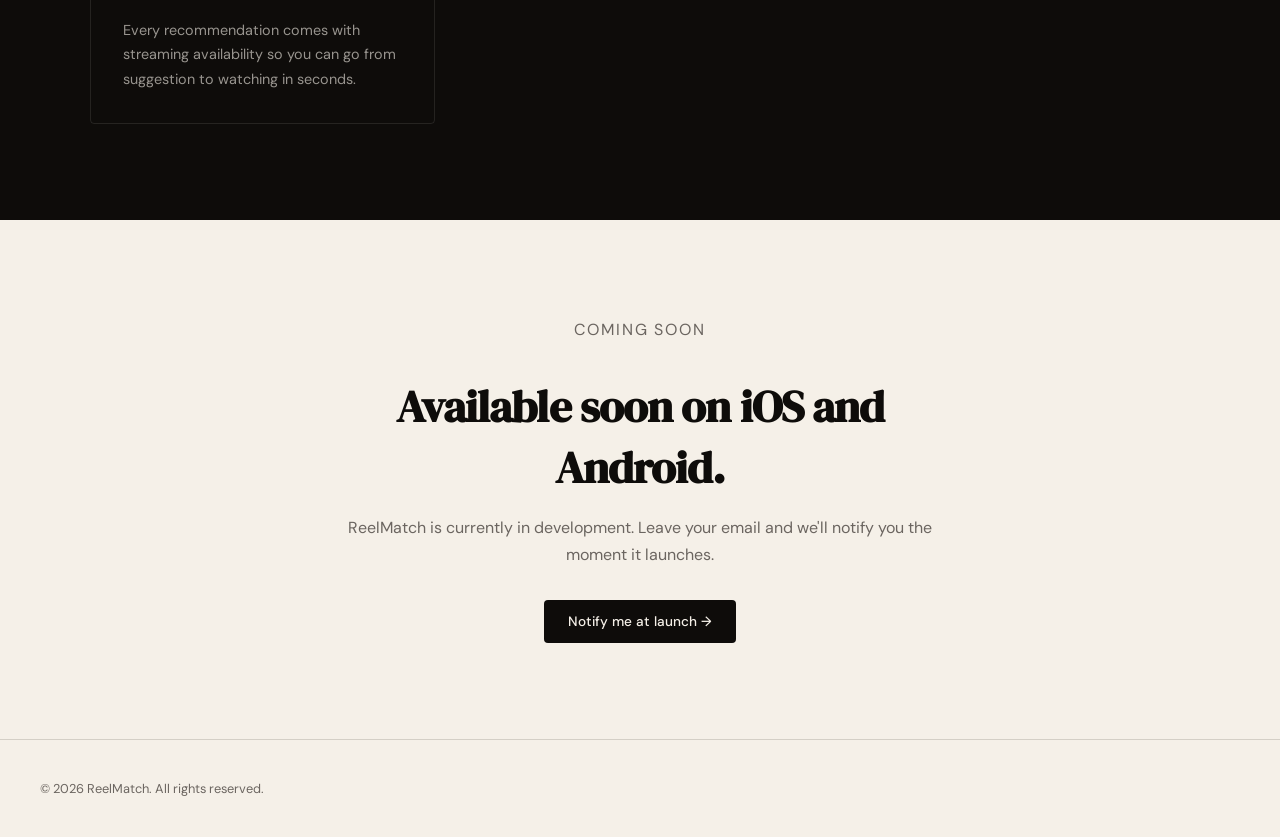
==== commit 88e44666: "Fix movie poster - swap Kill Bill for Star Wars" ====
--- a/index.html
+++ b/index.html
@@ -152,7 +152,7 @@
     <button class="modal-close" onclick="closeModal()">&#x2715;</button>
     <div id="form-wrap">
       <h2>Get in touch</h2>
-      <p>We read every message. Replies come from <strong>support@reelmatch.live</strong></p>
+      <p>We read every message. Replies come from <strong><a href="/cdn-cgi/l/email-protection" class="__cf_email__" data-cfemail="186b6d6868776a6c586a7d7d7475796c7b703674716e7d">[email&#160;protected]</a></strong></p>
       <form id="contact-form" onsubmit="submitForm(event)">
         <div class="form-group">
           <label>Your name</label>
@@ -198,8 +198,8 @@
     </div>
     <div class="film-grid">
       <div class="film-card">
-        <img src="https://image.tmdb.org/t/p/w500/v6wKc4XMMLVJRSqbNq7KAgpHOEh.jpg" alt="Kill Bill: Vol. 1" loading="lazy">
-        <div class="film-card-overlay"><div class="film-label">Kill Bill: Vol. 1<br>2003</div></div>
+        <img src="https://image.tmdb.org/t/p/w500/6FfCtAuVAW8XJjZ7eWeLibRLWTw.jpg" alt="Star Wars" loading="lazy">
+        <div class="film-card-overlay"><div class="film-label">Star Wars<br>1977</div></div>
         <div class="rating-pill">10.0</div>
       </div>
       <div class="film-card">
@@ -265,7 +265,7 @@
   </nav>
 </footer>
 
-<script>
+<script data-cfasync="false" src="/cdn-cgi/scripts/5c5dd728/cloudflare-static/email-decode.min.js"></script><script>
   function openModal(type) {
     document.getElementById('modal').classList.add('open');
     if (type === 'notify') document.getElementById('notify-option').selected = true;
@@ -291,13 +291,4 @@
       closeModal();
       setTimeout(() => {
         document.getElementById('form-wrap').style.display = 'block';
-        document.getElementById('form-success').style.display = 'none';
-        document.getElementById('contact-form').reset();
-      }, 300);
-    }, 3000);
-  }
-  document.addEventListener('keydown', e => { if (e.key === 'Escape') closeModal(); });
-</script>
-
-</body>
-</html>
+        document.getElementById('form-succes
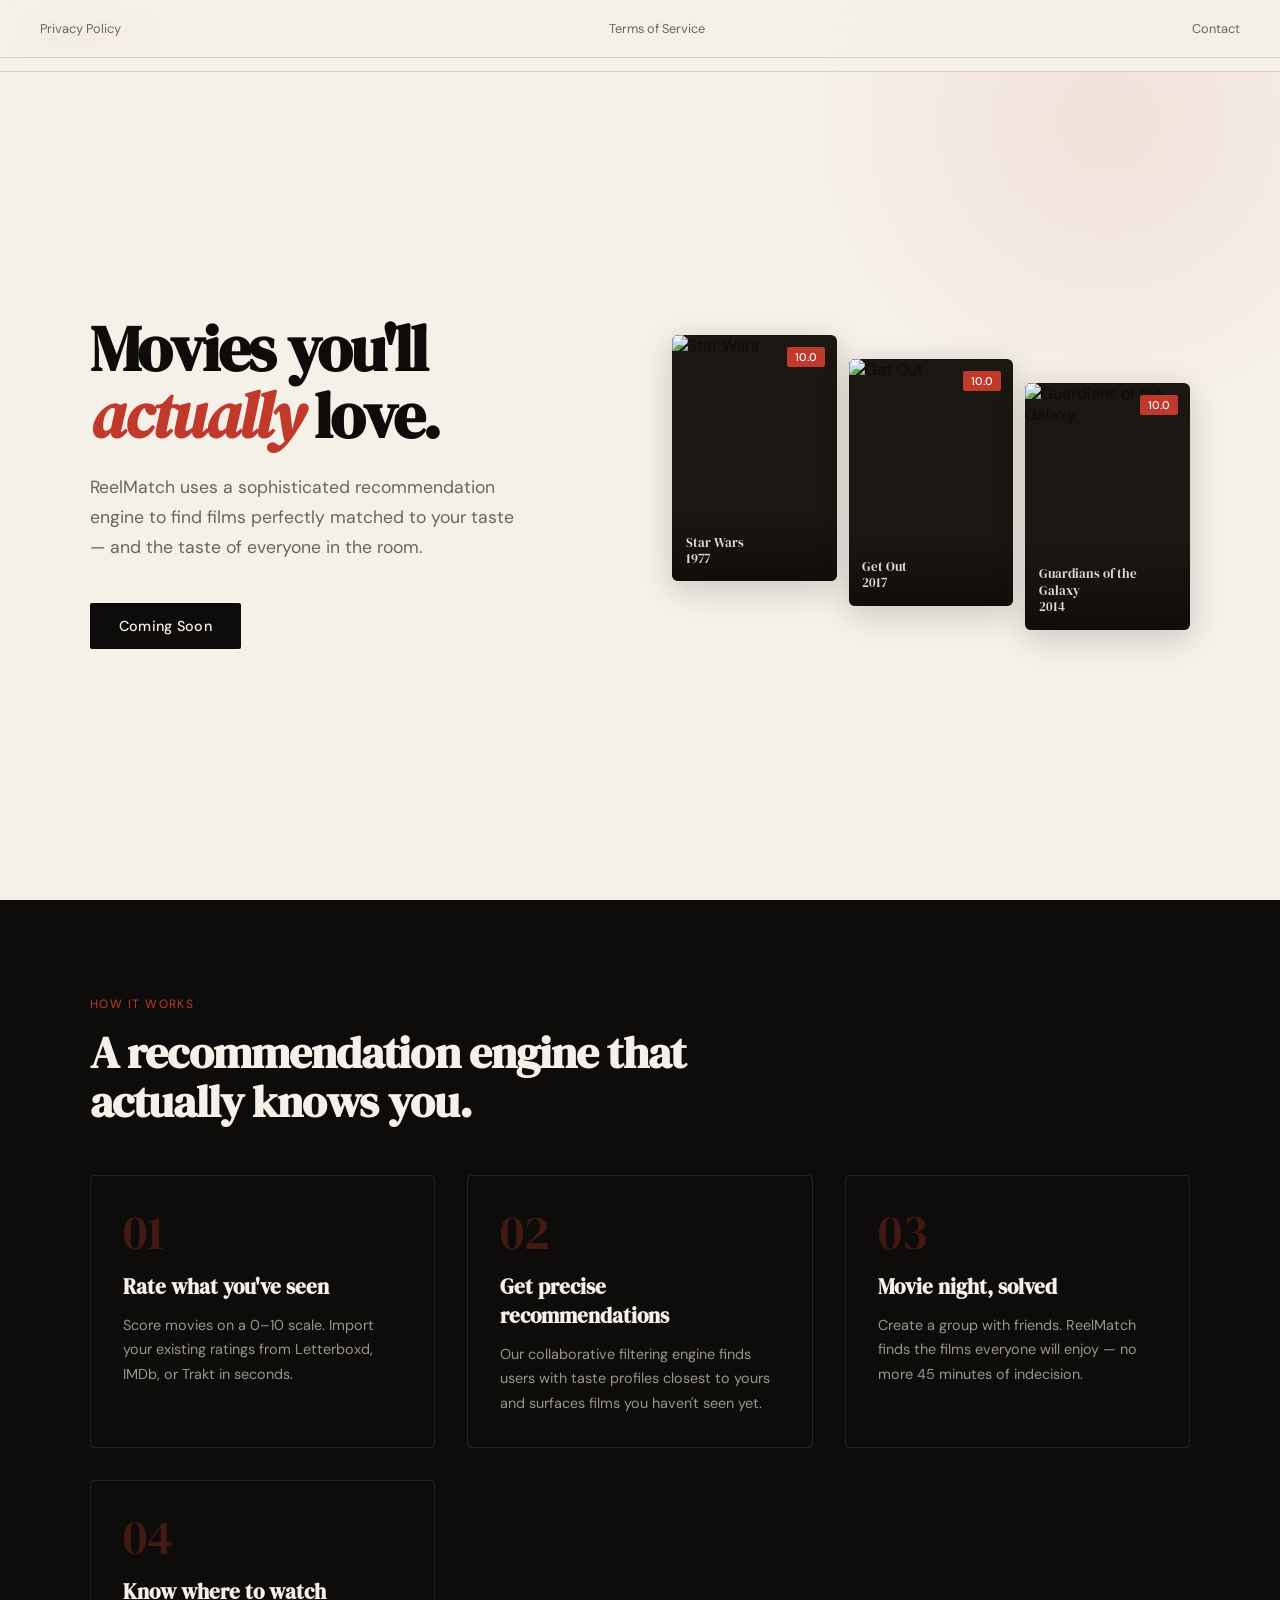
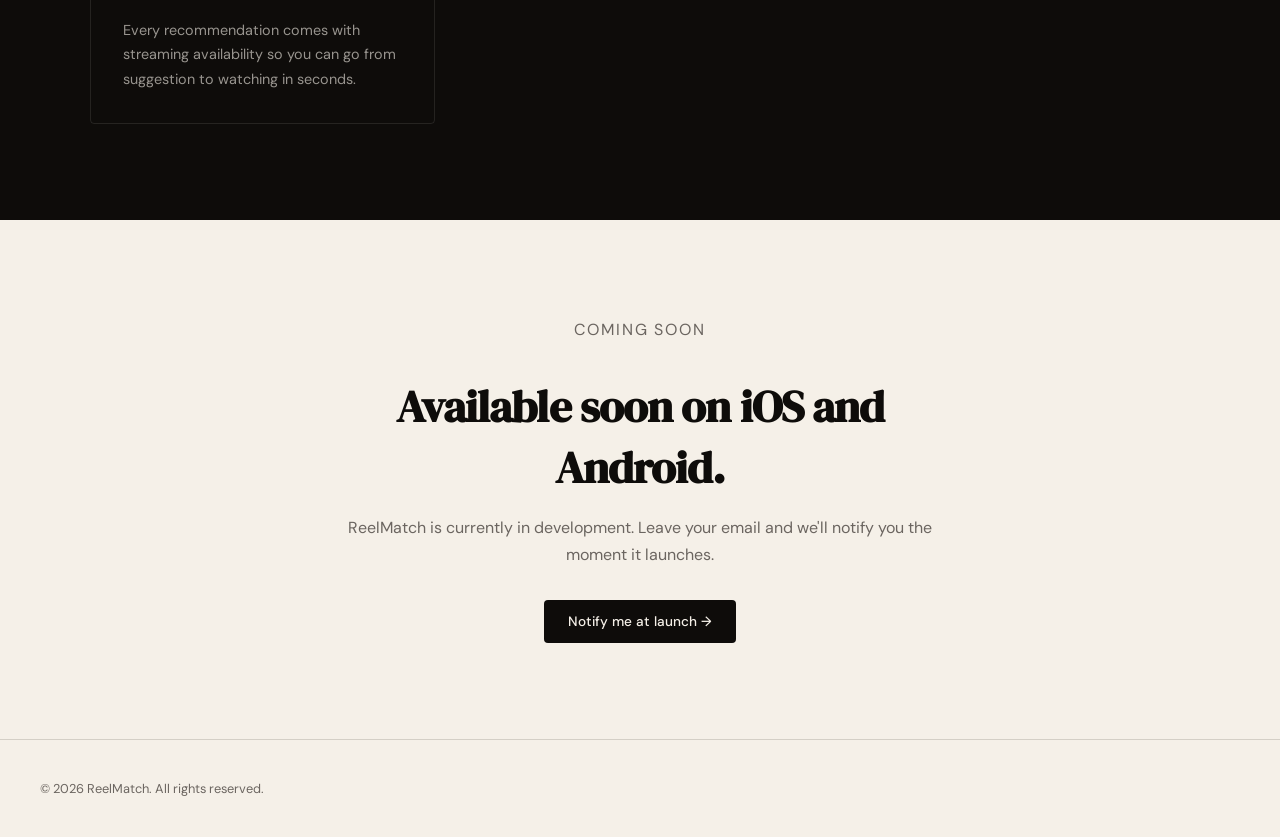
==== commit 35c9b3f5: "Add Google Form signup for launch notifications" ====
--- a/index.html
+++ b/index.html
@@ -142,7 +142,7 @@
   <div class="nav-links">
     <a href="/privacy.html">Privacy</a>
     <a href="/terms.html">Terms</a>
-    <button class="btn-secondary" style="padding:0.5rem 1rem;font-size:0.8rem;" onclick="openModal()">Contact</button>
+<a href="/contact.html" style="font-size:0.85rem;color:var(--muted);text-decoration:none;letter-spacing:0.04em;text-transform:uppercase;">Contact</a>
   </div>
 </nav>
 
@@ -193,7 +193,7 @@
       <p>ReelMatch uses a sophisticated recommendation engine to find films perfectly matched to your taste — and the taste of everyone in the room.</p>
       <div class="hero-cta">
         <a href="#coming-soon" class="btn-primary">Coming Soon</a>
-        <button class="btn-secondary" onclick="openModal()">Get in Touch</button>
+
       </div>
     </div>
     <div class="film-grid">
